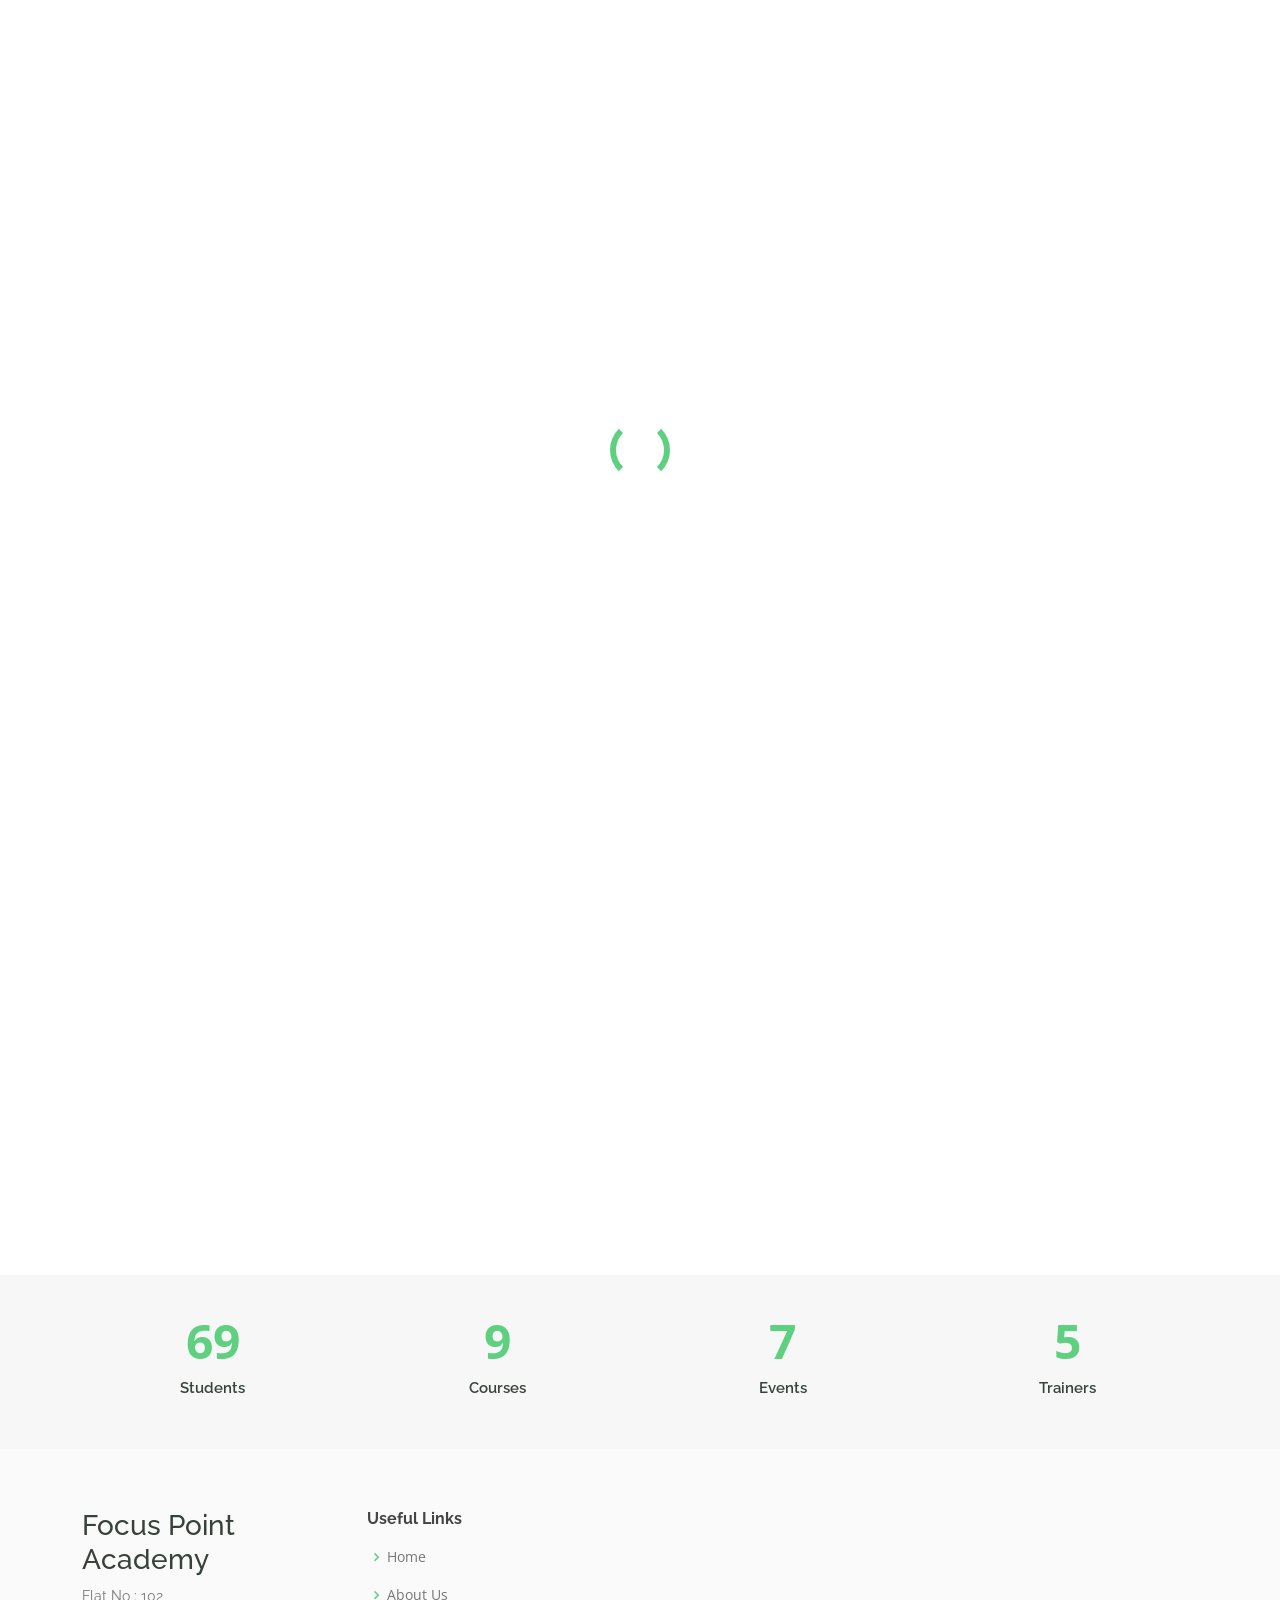
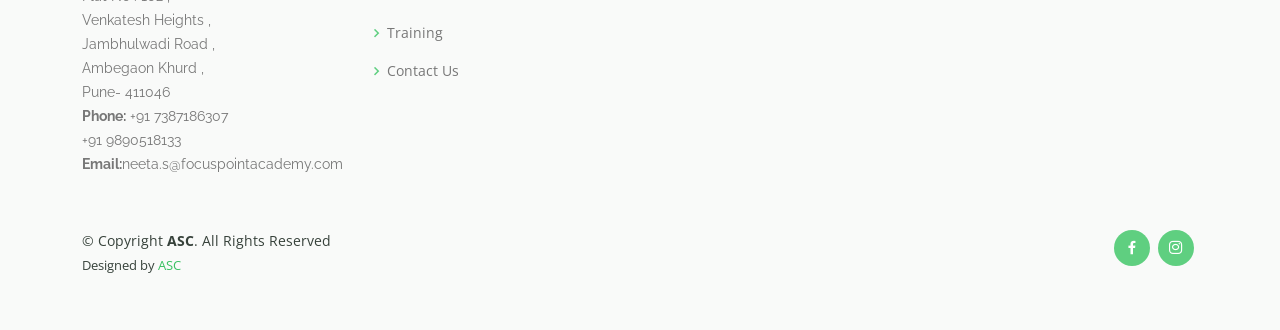
==== about.html @ a0c34108 "Initial commit - Focus Point Academy website" ====
<!DOCTYPE html>
<html lang="en">

<head>
  <meta charset="utf-8">
  <meta content="width=device-width, initial-scale=1.0" name="viewport">

  <title>Focus Point Academy</title>
  <meta content="" name="description">
  <meta content="" name="keywords">

  <!-- Favicons -->
  <link href="assets/img/favicon.png" rel="icon">
  <link href="assets/img/apple-touch-icon.png" rel="apple-touch-icon">

  <!-- Google Fonts -->
  <link href="https://fonts.googleapis.com/css?family=Open+Sans:300,300i,400,400i,600,600i,700,700i|Raleway:300,300i,400,400i,500,500i,600,600i,700,700i|Poppins:300,300i,400,400i,500,500i,600,600i,700,700i" rel="stylesheet">

  <!-- Vendor CSS Files -->
  <link href="assets/vendor/animate.css/animate.min.css" rel="stylesheet">
  <link href="assets/vendor/aos/aos.css" rel="stylesheet">
  <link href="assets/vendor/bootstrap/css/bootstrap.min.css" rel="stylesheet">
  <link href="assets/vendor/bootstrap-icons/bootstrap-icons.css" rel="stylesheet">
  <link href="assets/vendor/boxicons/css/boxicons.min.css" rel="stylesheet">
  <link href="assets/vendor/remixicon/remixicon.css" rel="stylesheet">
  <link href="assets/vendor/swiper/swiper-bundle.min.css" rel="stylesheet">

  <!-- Template Main CSS File -->
  <link href="assets/css/style.css" rel="stylesheet">

  
</head>

<body>

  <!-- ======= Header ======= -->
 <header id="header" class="fixed-top">
    <div class="container d-flex align-items-center">
         <a href="index.html" class="logo me-auto"><img src="assets/img/favicon.png" alt="" class="img-fluid"></a>

      <h1 class="logo me-auto"><a href="index.html">Focus Point Academy</a></h1>

      <nav id="navbar" class="navbar order-last order-lg-0">
        <ul>
          <li><a  href="index.html">Home</a></li>
          <li><a class="active" href="about.html">About</a></li>
          <li class="dropdown"><a  href="courses.html"><span>Teacher Training Program</span> <i class="bi bi-chevron-down"></i></a>
            <ul>
              <li><a href="courses.html">Teacher Training Diploma Program</a></li>
              <li class="dropdown"><a href="certificates.html"><span>Accreditation</span> <i class="bi bi-chevron-right"></i></a>
                <ul>
                  <li><a href="certificates.html">Accreditation</a></li>    
                  <li><a href="http://www.imtti.org/pdfs/Program_Brochure.pdf" target="_blank">Brochure Download</a></li>
                  
                  </ul>
              </li>
              </ul>
          </li>
          <li><a href="gallery.html">Gallery</a></li>
          <li><a href="tour.html">Virtual Tour</a></li>
          <li><a href="contact.html">Contact</a></li>
        </ul>
        <i class="bi bi-list mobile-nav-toggle"></i>
      </nav>
        <!-- .navbar -->

    <!--  <a href="courses.html" class="get-started-btn">Talk Now</a>-->

    </div>
  </header><!-- End Header -->

  <main id="main">
    <!-- ======= Breadcrumbs ======= -->
    <div class="breadcrumbs" data-aos="fade-in">
      <div class="container">
        <h2>About Us</h2>
        <p>Focus Point Academy was founded in 2015 by Mrs. Neeta Srivastava,  a highly skilled and professional Montessori trained teacher <br>having passion to educate children imbibing social sense and culture.  </p>
      </div>
    </div><!-- End Breadcrumbs -->

    <!-- ======= About Section ======= -->
    <section id="about" class="about">
      <div class="container" data-aos="fade-up">

        <div class="row">
          <div class="col-lg-6 order-1 order-lg-2" data-aos="fade-left" data-aos-delay="100">
            <img src="assets/img/about.jpg" class="img-fluid" alt="">
          </div>
          <div class="col-lg-6 pt-4 pt-lg-0 order-2 order-lg-1 content">
            <h3>Focus Point Academy.</h3>
            <p class="fst-italic">
              Focus Point Academy was founded in 2015 by Mrs. Neeta Srivastava,  a highly skilled and professional Montessori trained teacher having passion to educate children imbibing social sense and culture. </p>

 <p>Neeta has proven herself and handled many play schools as Center Head before establishing her own Coaching Institute in Pune, a well known education hub.<p></p>

<p>Focus Point Academy provides English Medium Coaching classes upto 10th Stantard and Internationally certifeid Diploma in Teacher Training ( Montessori and Early Childhood Education and care )<br>

Focus Point Academy is one of the prominent authorised study centre in Pune by International Montessori Teacher Training Institute ( IMTTI )</p>


In span of 6 years, students have passed their academics with flying colors scoring excellent marks.<br>

We conduct all festival celebration and parties for its students across the year keeping a balance between studies and fun for its students.

Focus PointAcadey believes in carving a path for students towards success.<br><br>Salient Features :<br>
<ul>


              <li>  <i class="bi bi-check-circle"></i> Audio - Visual teaching methodology with modern technologies.</li>
              <i class="bi bi-check-circle"></i> Professional environment for students.</li>
               <li><i class="bi bi-check-circle"></i> One to One interaction with students.</li>
                 <li><i class="bi bi-check-circle"></i> Special emphasis on social , general etiquettes and soft skills for students
.</li>
         
              <li><i class="bi bi-check-circle"></i> Spacious and airy classrooms.</li>
              <li><i class="bi bi-check-circle"></i> Wifi enabled.</li>
              <li><i class="bi bi-check-circle"></i> Soothing lake view.</li>
              
                  <li><i class="bi bi-check-circle"></i>Attached private washroom.</li>
              <li><i class="bi bi-check-circle"></i> RO drinking water </li> </ul>
            <p>
              
            </p>
                     </div>
        </div>

      </div>
    </section><!-- End About Section -->

    <!-- ======= Counts Section ======= -->
    <section id="counts" class="counts section-bg">
      <div class="container">

        <div class="row counters">

          <div class="col-lg-3 col-6 text-center">
            <span data-purecounter-start="0" data-purecounter-end="150" data-purecounter-duration="1" class="purecounter"></span>
            <p>Students</p>
          </div>

          <div class="col-lg-3 col-6 text-center">
            <span data-purecounter-start="0" data-purecounter-end="20" data-purecounter-duration="1" class="purecounter"></span>
            <p>Courses</p>
          </div>

          <div class="col-lg-3 col-6 text-center">
            <span data-purecounter-start="0" data-purecounter-end="15" data-purecounter-duration="1" class="purecounter"></span>
            <p>Events</p>
          </div>

          <div class="col-lg-3 col-6 text-center">
            <span data-purecounter-start="0" data-purecounter-end="10" data-purecounter-duration="1" class="purecounter"></span>
            <p>Trainers</p>
          </div>

        </div>

      </div>
    </section><!-- End Counts Section 

    
  </main><!-- End #main -->

  <!-- ======= Footer ======= -->
  <footer id="footer">

    <div class="footer-top">
      <div class="container">
        <div class="row">

          <div class="col-lg-3 col-md-6 footer-contact">
            <h3>Focus Point Academy</h3>
            <p>
              

Flat No : 102 , <br>Venkatesh Heights ,<br> Jambhulwadi Road ,<br> Ambegaon Khurd ,<br> Pune- 411046
 <br>
             
              <strong>Phone:</strong> +91 7387186307<br>+91 9890518133 
              <strong>Email:</strong>neeta.s@focuspointacademy.com<br>
            </p>
          </div>

          <div class="col-lg-2 col-md-6 footer-links">
            <h4>Useful Links</h4>
            <ul>
              <li><i class="bx bx-chevron-right"></i> <a href="index.html">Home</a></li>
              <li><i class="bx bx-chevron-right"></i> <a href="about.html">About Us</a></li>
              <li><i class="bx bx-chevron-right"></i> <a href="courses.html">Training</a></li>
              <li><i class="bx bx-chevron-right"></i> <a href="contact.html">Contact Us</a></li>
            </ul>
          </div>

         <!-- <div class="col-lg-3 col-md-6 footer-links">
            <h4>Our Services</h4>
            <ul>
              <li><i class="bx bx-chevron-right"></i> <a href="#">Web Design</a></li>
              <li><i class="bx bx-chevron-right"></i> <a href="#">Web Development</a></li>
              <li><i class="bx bx-chevron-right"></i> <a href="#">Product Management</a></li>
              <li><i class="bx bx-chevron-right"></i> <a href="#">Marketing</a></li>
              <li><i class="bx bx-chevron-right"></i> <a href="#">Graphic Design</a></li>
            </ul>
          </div>

          <div class="col-lg-4 col-md-6 footer-newsletter">
            <h4>Join Our Newsletter</h4>
            <p>Tamen quem nulla quae legam multos aute sint culpa legam noster magna</p>
            <form action="" method="post">
              <input type="email" name="email"><input type="submit" value="Subscribe">
            </form>
          </div>

        </div>
      </div>
    </div>-->

    <div class="container d-md-flex py-4">

      <div class="me-md-auto text-center text-md-start">
        <div class="copyright">
          &copy; Copyright <strong><span>ASC</span></strong>. All Rights Reserved
        </div>
        <div class="credits">
         
          Designed by <a href="https://asccomputers.online/">ASC</a>
        </div>
      </div>
      <div class="social-links text-center text-md-right pt-3 pt-md-0">
        <a href="https://instagram.com/focuspointacademy_official?utm_medium=copy_link" class="facebook" target="_blank"><i class="bx bxl-facebook"></i></a>
        <a href="https://instagram.com/focuspointacademy_official?utm_medium=copy_link" class="instagram" target="_blank"><i class="bx bxl-instagram"></i></a>
         </div>
    </div>
  </footer><!-- End Footer -->

  <div id="preloader"></div>
  <a href="#" class="back-to-top d-flex align-items-center justify-content-center"><i class="bi bi-arrow-up-short"></i></a>

  <!-- Vendor JS Files -->
  <script src="assets/vendor/purecounter/purecounter.js"></script>
  <script src="assets/vendor/aos/aos.js"></script>
  <script src="assets/vendor/bootstrap/js/bootstrap.bundle.min.js"></script>
  <script src="assets/vendor/swiper/swiper-bundle.min.js"></script>
  <script src="assets/vendor/php-email-form/validate.js"></script>

  <!-- Template Main JS File -->
  <script src="assets/js/main.js"></script>

</body>

</html>
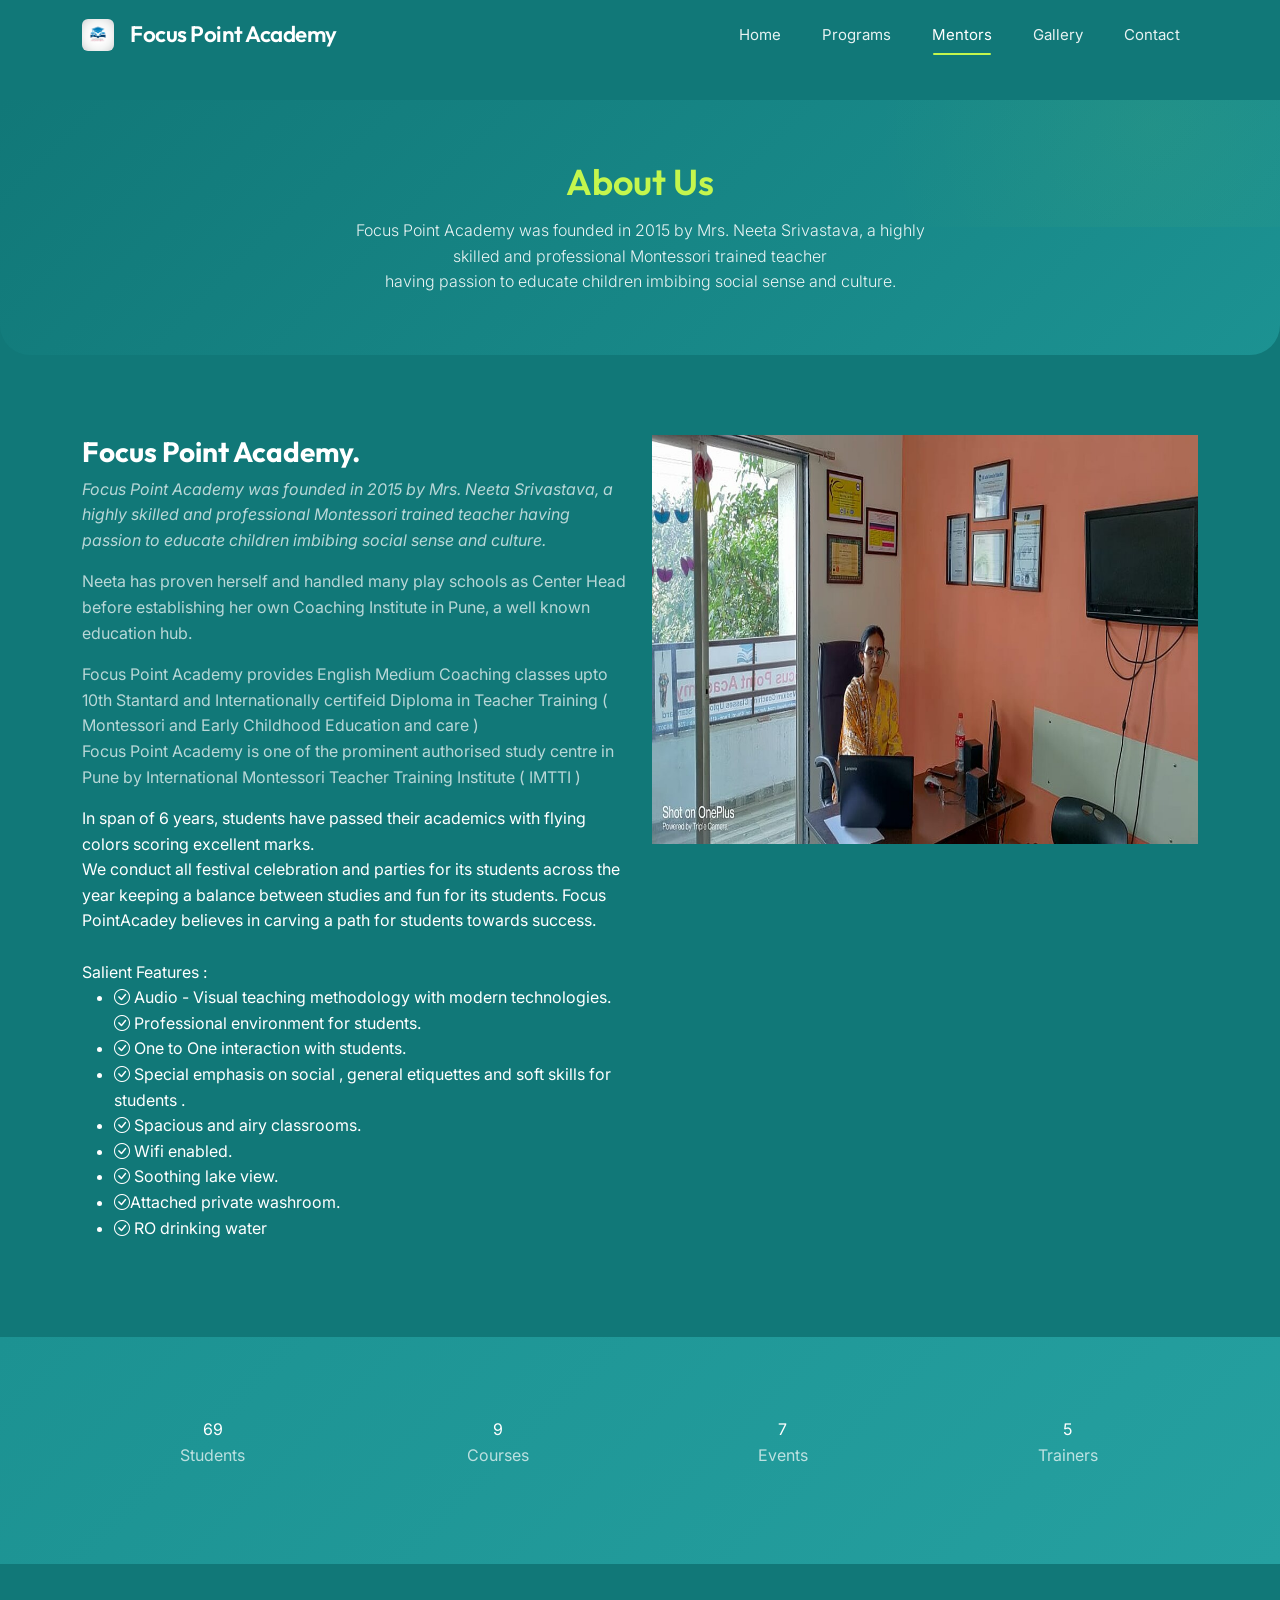
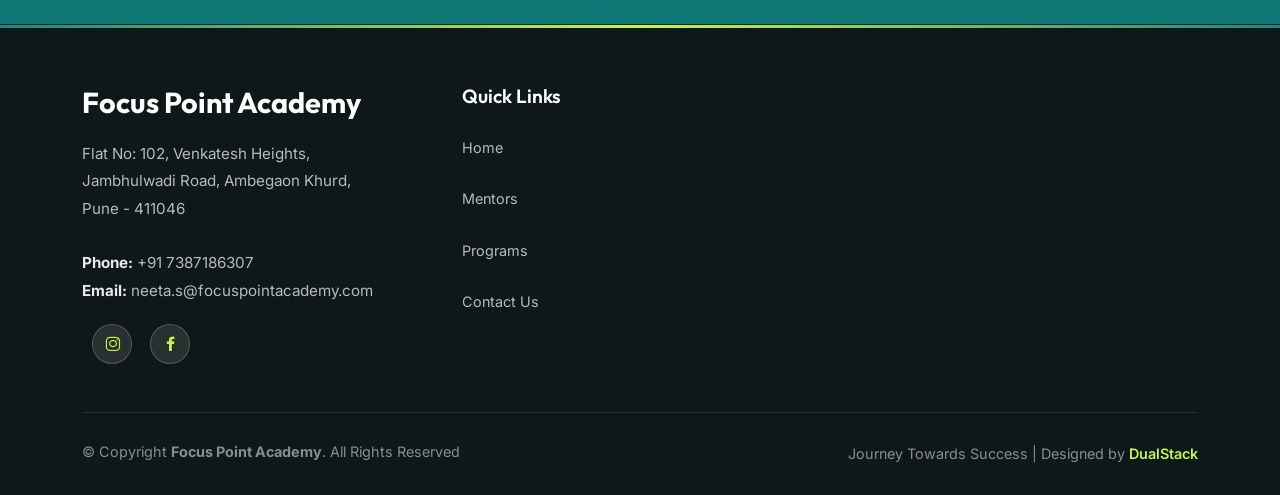
==== commit 6fbd3ddb: "Deploy redesigned Focus Point Academy" ====
--- a/about.html
+++ b/about.html
@@ -33,38 +33,25 @@
 
 <body>
 
-  <!-- ======= Header ======= -->
- <header id="header" class="fixed-top">
-    <div class="container d-flex align-items-center">
-         <a href="index.html" class="logo me-auto"><img src="assets/img/favicon.png" alt="" class="img-fluid"></a>
-
-      <h1 class="logo me-auto"><a href="index.html">Focus Point Academy</a></h1>
-
-      <nav id="navbar" class="navbar order-last order-lg-0">
+      <!-- ======= Header ======= -->
+  <header id="header" class="fixed-top">
+    <div class="container d-flex align-items-center justify-content-between">
+      <div class="d-flex align-items-center">
+        <!-- Kept the original icon, but applying simple text logo -->
+        <a href="index.html" class="logo me-2 d-flex align-items-center"><img src="assets/img/favicon.png" alt="Focus Point Academy" class="img-fluid" style="border-radius:6px;width:32px;height:32px;display:block;"></a>
+        <h1 class="logo me-auto m-0 d-flex align-items-center"><a href="index.html" style="color:#fff !important; font-family:'Outfit',sans-serif;font-weight:600;font-size:1.4rem;letter-spacing:-0.5px;line-height:1;margin-bottom:2px;">Focus Point Academy</a></h1>
+      </div>
+
+      <nav id="navbar" class="navbar">
         <ul>
-          <li><a  href="index.html">Home</a></li>
-          <li><a class="active" href="about.html">About</a></li>
-          <li class="dropdown"><a  href="courses.html"><span>Teacher Training Program</span> <i class="bi bi-chevron-down"></i></a>
-            <ul>
-              <li><a href="courses.html">Teacher Training Diploma Program</a></li>
-              <li class="dropdown"><a href="certificates.html"><span>Accreditation</span> <i class="bi bi-chevron-right"></i></a>
-                <ul>
-                  <li><a href="certificates.html">Accreditation</a></li>    
-                  <li><a href="http://www.imtti.org/pdfs/Program_Brochure.pdf" target="_blank">Brochure Download</a></li>
-                  
-                  </ul>
-              </li>
-              </ul>
-          </li>
+          <li><a href="index.html">Home</a></li>
+          <li><a href="courses.html">Programs</a></li>
+          <li><a class="active" href="about.html" style="position:relative;">Mentors<span style="position:absolute;bottom:0;left:20%;width:60%;height:2px;background:var(--lime);border-radius:2px;"></span></a></li>
           <li><a href="gallery.html">Gallery</a></li>
-          <li><a href="tour.html">Virtual Tour</a></li>
           <li><a href="contact.html">Contact</a></li>
         </ul>
         <i class="bi bi-list mobile-nav-toggle"></i>
       </nav>
-        <!-- .navbar -->
-
-    <!--  <a href="courses.html" class="get-started-btn">Talk Now</a>-->
 
     </div>
   </header><!-- End Header -->
@@ -161,74 +148,44 @@
     
   </main><!-- End #main -->
 
-  <!-- ======= Footer ======= -->
-  <footer id="footer">
-
-    <div class="footer-top">
-      <div class="container">
-        <div class="row">
-
-          <div class="col-lg-3 col-md-6 footer-contact">
-            <h3>Focus Point Academy</h3>
-            <p>
-              
-
-Flat No : 102 , <br>Venkatesh Heights ,<br> Jambhulwadi Road ,<br> Ambegaon Khurd ,<br> Pune- 411046
- <br>
-             
-              <strong>Phone:</strong> +91 7387186307<br>+91 9890518133 
-              <strong>Email:</strong>neeta.s@focuspointacademy.com<br>
-            </p>
-          </div>
-
-          <div class="col-lg-2 col-md-6 footer-links">
-            <h4>Useful Links</h4>
-            <ul>
-              <li><i class="bx bx-chevron-right"></i> <a href="index.html">Home</a></li>
-              <li><i class="bx bx-chevron-right"></i> <a href="about.html">About Us</a></li>
-              <li><i class="bx bx-chevron-right"></i> <a href="courses.html">Training</a></li>
-              <li><i class="bx bx-chevron-right"></i> <a href="contact.html">Contact Us</a></li>
-            </ul>
-          </div>
-
-         <!-- <div class="col-lg-3 col-md-6 footer-links">
-            <h4>Our Services</h4>
-            <ul>
-              <li><i class="bx bx-chevron-right"></i> <a href="#">Web Design</a></li>
-              <li><i class="bx bx-chevron-right"></i> <a href="#">Web Development</a></li>
-              <li><i class="bx bx-chevron-right"></i> <a href="#">Product Management</a></li>
-              <li><i class="bx bx-chevron-right"></i> <a href="#">Marketing</a></li>
-              <li><i class="bx bx-chevron-right"></i> <a href="#">Graphic Design</a></li>
-            </ul>
-          </div>
-
-          <div class="col-lg-4 col-md-6 footer-newsletter">
-            <h4>Join Our Newsletter</h4>
-            <p>Tamen quem nulla quae legam multos aute sint culpa legam noster magna</p>
-            <form action="" method="post">
-              <input type="email" name="email"><input type="submit" value="Subscribe">
-            </form>
-          </div>
-
-        </div>
-      </div>
-    </div>-->
-
-    <div class="container d-md-flex py-4">
-
-      <div class="me-md-auto text-center text-md-start">
-        <div class="copyright">
-          &copy; Copyright <strong><span>ASC</span></strong>. All Rights Reserved
-        </div>
-        <div class="credits">
-         
-          Designed by <a href="https://asccomputers.online/">ASC</a>
-        </div>
-      </div>
-      <div class="social-links text-center text-md-right pt-3 pt-md-0">
-        <a href="https://instagram.com/focuspointacademy_official?utm_medium=copy_link" class="facebook" target="_blank"><i class="bx bxl-facebook"></i></a>
-        <a href="https://instagram.com/focuspointacademy_official?utm_medium=copy_link" class="instagram" target="_blank"><i class="bx bxl-instagram"></i></a>
-         </div>
+      <!-- ======= Footer ======= -->
+  <footer id="footer" style="background:#0f1818; padding:60px 0 30px 0; color:var(--white-70); border-top:1px solid rgba(255,255,255,0.05); margin-top:60px;">
+    <div class="container">
+      <div class="row gy-4">
+        <div class="col-lg-4 col-md-6 footer-contact">
+          <h3 style="color:#fff; font-family:'Outfit', sans-serif; font-size:1.8rem; font-weight:700; margin-bottom:20px;">Focus Point Academy</h3>
+          <p style="font-size:0.95rem; line-height:1.8; margin-bottom:20px; color:var(--white-70);">
+            Flat No: 102, Venkatesh Heights,<br>
+            Jambhulwadi Road, Ambegaon Khurd,<br>
+            Pune - 411046<br><br>
+            <strong>Phone:</strong> +91 7387186307 <br>
+            <strong>Email:</strong> neeta.s@focuspointacademy.com<br>
+          </p>
+          <div class="social-links d-flex gap-2">
+            <a href="https://www.instagram.com/focuspointacademy_official/" class="instagram" target="_blank" style="width:40px; height:40px; border-radius:50%; background:var(--white-10); display:flex; align-items:center; justify-content:center; color:var(--lime); transition:all 0.3s;"><i class="bx bxl-instagram" style="font-size:1.2rem;"></i></a>
+            <a href="https://www.facebook.com/profile.php?id=100063905861281" class="facebook" target="_blank" style="width:40px; height:40px; border-radius:50%; background:var(--white-10); display:flex; align-items:center; justify-content:center; color:var(--lime); transition:all 0.3s;"><i class="bx bxl-facebook" style="font-size:1.2rem;"></i></a>
+          </div>
+        </div>
+
+        <div class="col-lg-2 col-md-6 footer-links">
+          <h4 style="color:#fff; font-family:'Outfit', sans-serif; font-size:1.2rem; font-weight:600; margin-bottom:20px;">Quick Links</h4>
+          <ul style="list-style:none; padding:0; margin:0;">
+            <li style="margin-bottom:12px;"><a href="index.html" style="color:var(--white-70); text-decoration:none; transition:0.3s;">Home</a></li>
+            <li style="margin-bottom:12px;"><a href="about.html" style="color:var(--white-70); text-decoration:none; transition:0.3s;">Mentors</a></li>
+            <li style="margin-bottom:12px;"><a href="courses.html" style="color:var(--white-70); text-decoration:none; transition:0.3s;">Programs</a></li>
+            <li style="margin-bottom:12px;"><a href="contact.html" style="color:var(--white-70); text-decoration:none; transition:0.3s;">Contact Us</a></li>
+          </ul>
+        </div>
+      </div>
+      
+      <div class="mt-5 pt-4 d-flex justify-content-between align-items-center flex-wrap" style="border-top:1px solid rgba(255,255,255,0.1);">
+        <div class="copyright" style="font-size:0.9rem;">
+          &copy; Copyright <strong><span>Focus Point Academy</span></strong>. All Rights Reserved
+        </div>
+        <div class="credits" style="font-size:0.9rem;">
+          Journey Towards Success | Designed by <a href="#" style="color:var(--lime); font-weight:600; text-decoration:none;">DualStack</a>
+        </div>
+      </div>
     </div>
   </footer><!-- End Footer -->
 
--- a/assets/css/style.css
+++ b/assets/css/style.css
@@ -0,0 +1,1602 @@
+/**
+ * Focus Point Academy — Premium Redesign
+ * Design: Dark teal gradient, lime-green accents, glassmorphism
+ */
+
+/* ===== Google Fonts ===== */
+@import url('https://fonts.googleapis.com/css2?family=Inter:wght@300;400;500;600;700;800;900&family=Outfit:wght@300;400;500;600;700;800&display=swap');
+
+/* ===== CSS Variables ===== */
+:root {
+  --teal-dark: #117878;
+  --teal-mid: #1c9292;
+  --teal-light: #25a0a0;
+  --teal-accent: #198787;
+  --lime: #c4f64d;
+  --lime-hover: #b4ed32;
+  --white: #ffffff;
+  --white-90: rgba(255,255,255,0.9);
+  --white-70: rgba(255,255,255,0.7);
+  --white-50: rgba(255,255,255,0.5);
+  --white-20: rgba(255,255,255,0.2);
+  --white-10: rgba(255,255,255,0.1);
+  --white-05: rgba(255,255,255,0.05);
+  --dark: #0f1818;
+  --shadow: 0 8px 32px rgba(0,0,0,0.1);
+  --shadow-lg: 0 20px 60px rgba(0,0,0,0.15);
+  --glass-bg: rgba(255,255,255,0.1);
+  --glass-border: rgba(255,255,255,0.2);
+  --radius: 20px;
+  --radius-sm: 12px;
+  --radius-lg: 30px;
+  --transition: all 0.3s cubic-bezier(0.4, 0, 0.2, 1);
+  --font-primary: 'Inter', sans-serif;
+  --font-heading: 'Outfit', sans-serif;
+}
+
+/* ===== Reset & Base ===== */
+*, *::before, *::after {
+  box-sizing: border-box;
+  margin: 0;
+  padding: 0;
+}
+
+html {
+  scroll-behavior: smooth;
+}
+
+body {
+  font-family: var(--font-primary);
+  color: var(--white);
+  background: var(--teal-dark);
+  overflow-x: hidden;
+  line-height: 1.6;
+}
+
+a {
+  color: var(--lime);
+  text-decoration: none;
+  transition: var(--transition);
+}
+
+a:hover {
+  color: var(--lime-hover);
+  text-decoration: none;
+}
+
+h1, h2, h3, h4, h5, h6 {
+  font-family: var(--font-heading);
+  font-weight: 700;
+  line-height: 1.2;
+  color: var(--white);
+}
+
+p {
+  color: var(--white-70);
+}
+
+img {
+  max-width: 100%;
+  height: auto;
+}
+
+section {
+  padding: 80px 0;
+}
+
+/* ===== Utility Classes ===== */
+.section-title {
+  text-align: center;
+  margin-bottom: 60px;
+}
+
+.section-title h2 {
+  font-size: 2.5rem;
+  font-weight: 800;
+  margin-bottom: 15px;
+  background: linear-gradient(135deg, var(--white), var(--lime));
+  -webkit-background-clip: text;
+  -webkit-text-fill-color: transparent;
+  background-clip: text;
+}
+
+.section-title p {
+  font-size: 1.1rem;
+  color: var(--white-50);
+  max-width: 600px;
+  margin: 0 auto;
+}
+
+/* ===== Glassmorphism Card ===== */
+.glass-card {
+  background: var(--glass-bg);
+  backdrop-filter: blur(20px);
+  -webkit-backdrop-filter: blur(20px);
+  border: 1px solid var(--glass-border);
+  border-radius: var(--radius);
+  padding: 30px;
+  transition: var(--transition);
+}
+
+.glass-card:hover {
+  background: rgba(255,255,255,0.12);
+  transform: translateY(-5px);
+  box-shadow: var(--shadow-lg);
+}
+
+/* ===== Back to Top ===== */
+.back-to-top {
+  position: fixed;
+  visibility: hidden;
+  opacity: 0;
+  right: 20px;
+  bottom: 20px;
+  z-index: 996;
+  background: var(--lime);
+  width: 44px;
+  height: 44px;
+  border-radius: 50%;
+  transition: var(--transition);
+  display: flex;
+  align-items: center;
+  justify-content: center;
+}
+
+.back-to-top i {
+  font-size: 24px;
+  color: var(--teal-dark);
+  line-height: 0;
+}
+
+.back-to-top:hover {
+  background: var(--lime-hover);
+  transform: translateY(-3px);
+  box-shadow: 0 4px 20px rgba(200, 245, 66, 0.4);
+}
+
+.back-to-top.active {
+  visibility: visible;
+  opacity: 1;
+}
+
+/* ===== Preloader ===== */
+#preloader {
+  position: fixed;
+  top: 0;
+  left: 0;
+  right: 0;
+  bottom: 0;
+  z-index: 9999;
+  overflow: hidden;
+  background: var(--teal-dark);
+}
+
+#preloader:before {
+  content: "";
+  position: fixed;
+  top: calc(50% - 30px);
+  left: calc(50% - 30px);
+  border: 4px solid var(--lime);
+  border-top-color: transparent;
+  border-radius: 50%;
+  width: 60px;
+  height: 60px;
+  animation: spin 0.8s linear infinite;
+}
+
+@keyframes spin {
+  to { transform: rotate(360deg); }
+}
+
+/* ===== Header / Navbar ===== */
+#header {
+  transition: var(--transition);
+  z-index: 997;
+  padding: 15px 0;
+  background: transparent;
+}
+
+#header.header-scrolled {
+  background: rgba(10, 46, 46, 0.95);
+  backdrop-filter: blur(20px);
+  -webkit-backdrop-filter: blur(20px);
+  padding: 12px 0;
+  box-shadow: 0 4px 30px rgba(0,0,0,0.2);
+}
+
+#header .logo h1 {
+  font-size: 1.5rem;
+  margin: 0;
+  font-weight: 700;
+  letter-spacing: -0.5px;
+  font-family: var(--font-heading);
+}
+
+#header .logo h1 a {
+  color: var(--white);
+}
+
+#header .logo h1 a:hover {
+  color: var(--lime);
+}
+
+#header .logo img {
+  max-height: 40px;
+  margin-right: 8px;
+}
+
+/* ===== Desktop Nav ===== */
+.navbar {
+  padding: 0;
+}
+
+.navbar ul {
+  margin: 0;
+  padding: 0;
+  display: flex;
+  list-style: none;
+  align-items: center;
+}
+
+.navbar li {
+  position: relative;
+}
+
+.navbar > ul > li {
+  margin-left: 5px;
+}
+
+.navbar a,
+.navbar a:focus {
+  display: flex;
+  align-items: center;
+  justify-content: space-between;
+  padding: 8px 18px;
+  font-family: var(--font-primary);
+  font-size: 15px;
+  font-weight: 400;
+  color: var(--white-90);
+  white-space: nowrap;
+  transition: var(--transition);
+  border-radius: 8px;
+}
+
+.navbar a i,
+.navbar a:focus i {
+  font-size: 12px;
+  line-height: 0;
+  margin-left: 5px;
+}
+
+.navbar a:hover,
+.navbar .active,
+.navbar .active:focus,
+.navbar li:hover > a {
+  color: var(--white);
+}
+
+.btn-login {
+  background: #181c18;
+  color: #fff !important;
+  font-weight: 500;
+  font-size: 15px;
+  padding: 10px 24px;
+  border-radius: 30px;
+  display: flex;
+  align-items: center;
+  gap: 8px;
+  transition: var(--transition);
+}
+
+.btn-login i {
+  color: var(--lime);
+  background: rgba(196, 246, 77, 0.1);
+  border-radius: 50%;
+  padding: 4px;
+}
+
+.btn-login:hover {
+  background: #252a25;
+  transform: translateY(-2px);
+}
+
+/* Dropdown */
+.navbar .dropdown ul {
+  display: block;
+  position: absolute;
+  left: 14px;
+  top: calc(100% + 10px);
+  margin: 0;
+  padding: 10px;
+  z-index: 99;
+  opacity: 0;
+  visibility: hidden;
+  background: rgba(10, 46, 46, 0.95);
+  backdrop-filter: blur(20px);
+  -webkit-backdrop-filter: blur(20px);
+  border: 1px solid var(--glass-border);
+  border-radius: var(--radius-sm);
+  transition: var(--transition);
+  min-width: 220px;
+  box-shadow: var(--shadow-lg);
+}
+
+.navbar .dropdown ul li {
+  min-width: 200px;
+}
+
+.navbar .dropdown ul a {
+  padding: 10px 16px;
+  font-size: 13px;
+  color: var(--white-70);
+  border-radius: 6px;
+}
+
+.navbar .dropdown ul a i {
+  font-size: 12px;
+}
+
+.navbar .dropdown ul a:hover,
+.navbar .dropdown ul .active:hover,
+.navbar .dropdown ul li:hover > a {
+  color: var(--lime);
+  background: var(--white-10);
+}
+
+.navbar .dropdown:hover > ul {
+  opacity: 1;
+  top: 100%;
+  visibility: visible;
+}
+
+.navbar .dropdown .dropdown ul {
+  top: 0;
+  left: calc(100% - 10px);
+  visibility: hidden;
+}
+
+.navbar .dropdown .dropdown:hover > ul {
+  opacity: 1;
+  top: 0;
+  left: 100%;
+  visibility: visible;
+}
+
+/* Get Started / CTA btn */
+.get-started-btn {
+  padding: 10px 28px;
+  background: var(--lime);
+  color: var(--teal-dark) !important;
+  border-radius: 50px;
+  font-weight: 600;
+  font-size: 14px;
+  font-family: var(--font-primary);
+  letter-spacing: 0.3px;
+  transition: var(--transition);
+  border: none;
+  display: inline-flex;
+  align-items: center;
+  gap: 6px;
+}
+
+.get-started-btn:hover {
+  background: var(--lime-hover);
+  transform: translateY(-2px);
+  box-shadow: 0 6px 25px rgba(200, 245, 66, 0.35);
+  color: var(--teal-dark) !important;
+}
+
+/* ===== Mobile Nav ===== */
+.mobile-nav-toggle {
+  color: var(--white);
+  font-size: 28px;
+  cursor: pointer;
+  display: none;
+  line-height: 0;
+  transition: var(--transition);
+}
+
+.mobile-nav-toggle:hover {
+  color: var(--lime);
+}
+
+@media (max-width: 991px) {
+  .mobile-nav-toggle {
+    display: block;
+  }
+
+  .navbar ul {
+    display: none;
+  }
+}
+
+.navbar-mobile {
+  position: fixed;
+  overflow: hidden;
+  top: 0;
+  right: 0;
+  left: 0;
+  bottom: 0;
+  background: rgba(10, 46, 46, 0.97);
+  transition: 0.3s;
+  z-index: 999;
+}
+
+.navbar-mobile .mobile-nav-toggle {
+  position: absolute;
+  top: 15px;
+  right: 15px;
+}
+
+.navbar-mobile ul {
+  display: block;
+  position: absolute;
+  top: 55px;
+  right: 15px;
+  bottom: 15px;
+  left: 15px;
+  padding: 10px;
+  background: rgba(255,255,255,0.05);
+  border: 1px solid var(--glass-border);
+  overflow-y: auto;
+  transition: 0.3s;
+  border-radius: var(--radius);
+}
+
+.navbar-mobile a,
+.navbar-mobile a:focus {
+  padding: 12px 20px;
+  font-size: 15px;
+  color: var(--white-70);
+  border-radius: 8px;
+}
+
+.navbar-mobile a:hover,
+.navbar-mobile .active,
+.navbar-mobile li:hover > a {
+  color: var(--lime);
+  background: var(--white-10);
+}
+
+.navbar-mobile .dropdown ul {
+  position: static;
+  display: none;
+  margin: 5px 15px;
+  padding: 10px;
+  z-index: 99;
+  opacity: 1;
+  visibility: visible;
+  background: rgba(255,255,255,0.03);
+  border: 1px solid var(--white-10);
+  border-radius: var(--radius-sm);
+  box-shadow: none;
+}
+
+.navbar-mobile .dropdown ul li {
+  min-width: 200px;
+}
+
+.navbar-mobile .dropdown ul a {
+  padding: 10px 20px;
+  font-size: 14px;
+}
+
+.navbar-mobile .dropdown > .dropdown-active {
+  display: block;
+}
+
+/* ===== Hero Section ===== */
+.hero {
+  width: 100%;
+  position: relative;
+  overflow: hidden;
+  display: flex;
+  align-items: center;
+  padding-top: 100px;
+  background: linear-gradient(135deg, #226466 0%, #158b8b 100%);
+}
+
+.hero-grid {
+  position: absolute;
+  top: 0;
+  left: 0;
+  width: 100%;
+  height: 100%;
+  background-image: 
+    linear-gradient(var(--white-10) 1px, transparent 1px),
+    linear-gradient(90deg, var(--white-10) 1px, transparent 1px);
+  background-size: 90px 90px;
+  z-index: 1;
+  pointer-events: none;
+}
+
+.hero .container {
+  position: relative;
+  z-index: 2;
+}
+
+.hero-content {
+  padding-right: 40px;
+}
+
+.hero-badge {
+  display: inline-flex;
+  align-items: center;
+  gap: 8px;
+  background: var(--white-10);
+  border: 1px solid var(--glass-border);
+  border-radius: 50px;
+  padding: 6px 18px;
+  font-size: 13px;
+  font-weight: 500;
+  color: var(--lime);
+  margin-bottom: 25px;
+  backdrop-filter: blur(10px);
+}
+
+.hero-badge i {
+  font-size: 16px;
+}
+
+.hero h1 {
+  font-size: 3.5rem;
+  font-weight: 800;
+  line-height: 1.1;
+  margin-bottom: 20px;
+  letter-spacing: -1px;
+}
+
+.hero h1 span {
+  color: var(--lime);
+}
+
+.hero .hero-subtitle {
+  font-size: 1.15rem;
+  color: var(--white-70);
+  margin-bottom: 35px;
+  max-width: 500px;
+  line-height: 1.7;
+}
+
+.hero-btns {
+  display: flex;
+  align-items: center;
+  gap: 20px;
+  flex-wrap: wrap;
+  margin-bottom: 40px;
+}
+
+.hero-btns .btn-primary-custom {
+  padding: 14px 36px;
+  background: var(--lime);
+  color: var(--teal-dark);
+  border: none;
+  border-radius: 50px;
+  font-weight: 700;
+  font-size: 15px;
+  font-family: var(--font-primary);
+  cursor: pointer;
+  transition: var(--transition);
+  display: inline-flex;
+  align-items: center;
+  gap: 8px;
+}
+
+.hero-btns .btn-primary-custom:hover {
+  background: var(--lime-hover);
+  transform: translateY(-3px);
+  box-shadow: 0 8px 30px rgba(200, 245, 66, 0.35);
+}
+
+.hero-btns .btn-outline-custom {
+  padding: 14px 36px;
+  background: transparent;
+  color: var(--white);
+  border: 2px solid var(--white-20);
+  border-radius: 50px;
+  font-weight: 600;
+  font-size: 15px;
+  font-family: var(--font-primary);
+  cursor: pointer;
+  transition: var(--transition);
+}
+
+.hero-btns .btn-outline-custom:hover {
+  border-color: var(--lime);
+  color: var(--lime);
+  background: var(--white-05);
+}
+
+.hero-stats {
+  display: flex;
+  gap: 30px;
+  flex-wrap: wrap;
+}
+
+.hero-stat {
+  display: flex;
+  align-items: center;
+  gap: 12px;
+}
+
+.hero-stat-icon {
+  width: 48px;
+  height: 48px;
+  border-radius: 12px;
+  background: var(--white-10);
+  border: 1px solid var(--glass-border);
+  display: flex;
+  align-items: center;
+  justify-content: center;
+  font-size: 20px;
+  color: var(--lime);
+}
+
+.hero-stat-info h4 {
+  font-size: 1.5rem;
+  font-weight: 800;
+  margin-bottom: 2px;
+}
+
+.hero-stat-info p {
+  font-size: 0.8rem;
+  color: var(--white-50);
+  margin: 0;
+}
+
+/* Hero Image Side */
+.hero-image-wrapper {
+  position: relative;
+  display: flex;
+  justify-content: center;
+  align-items: center;
+}
+
+.hero-image-wrapper img {
+  border-radius: var(--radius-lg);
+  max-width: 100%;
+  box-shadow: var(--shadow-lg);
+  border: 2px solid var(--white-10);
+}
+
+.floating-glass-card {
+  position: absolute;
+  background: rgba(255, 255, 255, 0.1);
+  backdrop-filter: blur(25px);
+  -webkit-backdrop-filter: blur(25px);
+  border: 1px solid rgba(255, 255, 255, 0.2);
+  border-radius: var(--radius);
+  padding: 16px 24px;
+  animation: float 4s ease-in-out infinite;
+  box-shadow: var(--shadow);
+  z-index: 10;
+}
+
+.floating-card:nth-child(2) {
+  top: 15%;
+  right: -20px;
+  animation-delay: 0s;
+}
+
+.floating-card:nth-child(3) {
+  bottom: 20%;
+  left: -30px;
+  animation-delay: 1.5s;
+}
+
+.floating-card:nth-child(4) {
+  bottom: 5%;
+  right: 10%;
+  animation-delay: 3s;
+}
+
+.floating-card .fc-icon {
+  width: 42px;
+  height: 42px;
+  border-radius: 10px;
+  background: var(--lime);
+  display: flex;
+  align-items: center;
+  justify-content: center;
+  font-size: 18px;
+  color: var(--teal-dark);
+  flex-shrink: 0;
+}
+
+.floating-card .fc-info h5 {
+  font-size: 1.1rem;
+  font-weight: 700;
+  margin-bottom: 2px;
+  color: var(--white);
+}
+
+.floating-card .fc-info p {
+  font-size: 0.75rem;
+  color: var(--white-50);
+  margin: 0;
+}
+
+@keyframes float {
+  0%, 100% { transform: translateY(0); }
+  50% { transform: translateY(-12px); }
+}
+
+/* ===== Feature Strip ===== */
+.feature-strip {
+  padding: 0;
+  margin-top: -60px;
+  position: relative;
+  z-index: 3;
+}
+
+.feature-strip .container {
+  display: grid;
+  grid-template-columns: repeat(4, 1fr);
+  gap: 20px;
+}
+
+.feature-box {
+  background: var(--glass-bg);
+  backdrop-filter: blur(15px);
+  -webkit-backdrop-filter: blur(15px);
+  border: 1px solid var(--glass-border);
+  border-radius: var(--radius);
+  padding: 30px 25px;
+  text-align: center;
+  transition: var(--transition);
+}
+
+.feature-box:hover {
+  transform: translateY(-5px);
+  background: rgba(255,255,255,0.12);
+  box-shadow: var(--shadow);
+}
+
+.feature-box.highlighted {
+  background: var(--lime);
+  border-color: var(--lime);
+}
+
+.feature-box.highlighted * {
+  color: var(--teal-dark) !important;
+}
+
+.feature-box .fb-icon {
+  width: 56px;
+  height: 56px;
+  border-radius: 14px;
+  background: var(--white-10);
+  display: flex;
+  align-items: center;
+  justify-content: center;
+  font-size: 24px;
+  color: var(--lime);
+  margin: 0 auto 18px;
+}
+
+.feature-box.highlighted .fb-icon {
+  background: rgba(10, 46, 46, 0.2);
+  color: var(--teal-dark);
+}
+
+.feature-box h4 {
+  font-size: 1rem;
+  font-weight: 700;
+  margin-bottom: 8px;
+}
+
+.feature-box p {
+  font-size: 0.85rem;
+  margin: 0;
+}
+
+/* ===== About Section ===== */
+.about-section {
+  background: linear-gradient(180deg, var(--teal-dark), var(--teal-mid));
+}
+
+.about-section .about-img {
+  border-radius: var(--radius-lg);
+  overflow: hidden;
+  box-shadow: var(--shadow-lg);
+  border: 2px solid var(--white-10);
+}
+
+.about-section .about-img img {
+  width: 100%;
+  height: 100%;
+  object-fit: cover;
+  transition: var(--transition);
+}
+
+.about-section .about-img:hover img {
+  transform: scale(1.05);
+}
+
+.about-section .about-content h3 {
+  font-size: 2rem;
+  font-weight: 800;
+  margin-bottom: 20px;
+}
+
+.about-section .about-content h3 span {
+  color: var(--lime);
+}
+
+.about-section .about-content p {
+  margin-bottom: 15px;
+  line-height: 1.8;
+}
+
+.about-section .about-features {
+  list-style: none;
+  padding: 0;
+  margin: 25px 0;
+}
+
+.about-section .about-features li {
+  display: flex;
+  align-items: center;
+  gap: 12px;
+  padding: 10px 0;
+  color: var(--white-90);
+  font-size: 0.95rem;
+}
+
+.about-section .about-features li i {
+  width: 28px;
+  height: 28px;
+  border-radius: 50%;
+  background: rgba(200, 245, 66, 0.15);
+  color: var(--lime);
+  display: flex;
+  align-items: center;
+  justify-content: center;
+  font-size: 14px;
+  flex-shrink: 0;
+}
+
+/* ===== Stats / Counts ===== */
+.counts {
+  background: linear-gradient(135deg, var(--teal-mid), var(--teal-light));
+}
+
+.counts .count-box {
+  text-align: center;
+  padding: 30px;
+  background: var(--glass-bg);
+  backdrop-filter: blur(15px);
+  border: 1px solid var(--glass-border);
+  border-radius: var(--radius);
+  transition: var(--transition);
+}
+
+.counts .count-box:hover {
+  transform: translateY(-8px);
+  box-shadow: var(--shadow-lg);
+  background: rgba(255,255,255,0.12);
+}
+
+.counts .count-box span {
+  font-size: 2.8rem;
+  font-weight: 800;
+  display: block;
+  color: var(--lime);
+  font-family: var(--font-heading);
+}
+
+.counts .count-box p {
+  font-size: 0.95rem;
+  margin-top: 8px;
+  color: var(--white-70);
+}
+
+/* ===== Course Cards ===== */
+.courses {
+  background: var(--teal-dark);
+}
+
+.course-item {
+  background: var(--glass-bg);
+  backdrop-filter: blur(15px);
+  border: 1px solid var(--glass-border);
+  border-radius: var(--radius);
+  overflow: hidden;
+  transition: var(--transition);
+  height: 100%;
+}
+
+.course-item:hover {
+  transform: translateY(-8px);
+  box-shadow: var(--shadow-lg);
+  border-color: var(--lime);
+}
+
+.course-item img {
+  width: 100%;
+  height: 220px;
+  object-fit: cover;
+  transition: var(--transition);
+}
+
+.course-item:hover img {
+  transform: scale(1.05);
+}
+
+.course-item .course-content {
+  padding: 25px;
+}
+
+.course-item .course-content h3 {
+  font-size: 1.15rem;
+  font-weight: 700;
+  margin-bottom: 10px;
+}
+
+.course-item .course-content h3 a {
+  color: var(--white);
+  transition: var(--transition);
+}
+
+.course-item .course-content h3 a:hover {
+  color: var(--lime);
+}
+
+.course-item .course-content p {
+  font-size: 0.9rem;
+  line-height: 1.7;
+}
+
+.course-item .course-content .course-meta {
+  display: flex;
+  justify-content: space-between;
+  align-items: center;
+  margin-top: 18px;
+  padding-top: 15px;
+  border-top: 1px solid var(--white-10);
+}
+
+.course-item .course-content .course-meta span {
+  font-size: 0.8rem;
+  color: var(--white-50);
+  display: flex;
+  align-items: center;
+  gap: 6px;
+}
+
+.course-item .course-content .course-meta span i {
+  color: var(--lime);
+  font-size: 14px;
+}
+
+/* ===== Breadcrumbs (Inner Pages) ===== */
+.breadcrumbs {
+  padding: 140px 0 60px;
+  background: linear-gradient(135deg, var(--teal-dark) 0%, var(--teal-mid) 50%, var(--teal-light) 100%);
+  position: relative;
+  overflow: hidden;
+  text-align: center;
+}
+
+.breadcrumbs::before {
+  content: '';
+  position: absolute;
+  top: -30%;
+  right: -20%;
+  width: 60%;
+  height: 80%;
+  background: radial-gradient(circle, rgba(200,245,66,0.05) 0%, transparent 70%);
+  pointer-events: none;
+}
+
+.breadcrumbs h2 {
+  font-size: 2.8rem;
+  font-weight: 800;
+  margin-bottom: 10px;
+  position: relative;
+  z-index: 1;
+}
+
+.breadcrumbs p {
+  font-size: 1.1rem;
+  color: var(--white-50);
+  position: relative;
+  z-index: 1;
+}
+
+/* ===== Gallery Section ===== */
+.gallery-section {
+  background: linear-gradient(180deg, var(--teal-dark), var(--teal-mid));
+  padding: 80px 0 100px;
+}
+
+.gallery-grid {
+  display: grid;
+  grid-template-columns: repeat(auto-fill, minmax(280px, 1fr));
+  gap: 20px;
+}
+
+.gallery-item {
+  position: relative;
+  border-radius: var(--radius);
+  overflow: hidden;
+  aspect-ratio: 1;
+  cursor: pointer;
+  border: 1px solid var(--glass-border);
+}
+
+.gallery-item img {
+  width: 100%;
+  height: 100%;
+  object-fit: cover;
+  transition: transform 0.5s ease, filter 0.3s ease;
+}
+
+.gallery-item::after {
+  content: '';
+  position: absolute;
+  inset: 0;
+  background: linear-gradient(180deg, transparent 40%, rgba(10, 46, 46, 0.85) 100%);
+  opacity: 0;
+  transition: opacity 0.3s ease;
+}
+
+.gallery-item:hover::after {
+  opacity: 1;
+}
+
+.gallery-item:hover img {
+  transform: scale(1.1);
+}
+
+.gallery-item .gallery-caption {
+  position: absolute;
+  bottom: 0;
+  left: 0;
+  right: 0;
+  padding: 20px;
+  z-index: 2;
+  transform: translateY(20px);
+  opacity: 0;
+  transition: var(--transition);
+}
+
+.gallery-item:hover .gallery-caption {
+  transform: translateY(0);
+  opacity: 1;
+}
+
+.gallery-caption h4 {
+  font-size: 1rem;
+  font-weight: 600;
+  margin-bottom: 4px;
+}
+
+.gallery-caption p {
+  font-size: 0.8rem;
+  color: var(--white-50);
+  margin: 0;
+}
+
+/* Gallery Filter Tabs */
+.gallery-filters {
+  display: flex;
+  justify-content: center;
+  gap: 10px;
+  flex-wrap: wrap;
+  margin-bottom: 40px;
+}
+
+.gallery-filters button {
+  padding: 8px 24px;
+  border: 1px solid var(--glass-border);
+  border-radius: 50px;
+  background: var(--glass-bg);
+  color: var(--white-70);
+  font-family: var(--font-primary);
+  font-size: 14px;
+  font-weight: 500;
+  cursor: pointer;
+  transition: var(--transition);
+  backdrop-filter: blur(10px);
+}
+
+.gallery-filters button:hover,
+.gallery-filters button.active {
+  background: var(--lime);
+  color: var(--teal-dark);
+  border-color: var(--lime);
+}
+
+/* ===== Trainers / Team Section ===== */
+.trainers .member {
+  background: var(--glass-bg);
+  backdrop-filter: blur(15px);
+  border: 1px solid var(--glass-border);
+  border-radius: var(--radius);
+  overflow: hidden;
+  transition: var(--transition);
+  height: 100%;
+}
+
+.trainers .member:hover {
+  transform: translateY(-8px);
+  box-shadow: var(--shadow-lg);
+  border-color: var(--lime);
+}
+
+.trainers .member img {
+  width: 100%;
+  height: 280px;
+  object-fit: cover;
+  transition: var(--transition);
+}
+
+.trainers .member:hover img {
+  transform: scale(1.05);
+}
+
+.trainers .member .member-content {
+  padding: 25px;
+}
+
+.trainers .member .member-content h4 {
+  font-size: 1.1rem;
+  font-weight: 700;
+  margin-bottom: 5px;
+}
+
+.trainers .member .member-content span {
+  display: block;
+  font-size: 0.85rem;
+  font-weight: 500;
+  color: var(--lime);
+  margin-bottom: 12px;
+}
+
+.trainers .member .member-content p {
+  font-size: 0.9rem;
+  line-height: 1.6;
+}
+
+/* ===== Contact / Events Section ===== */
+.contact-section {
+  background: var(--teal-dark);
+}
+
+.contact-section .info-box {
+  background: var(--glass-bg);
+  backdrop-filter: blur(15px);
+  border: 1px solid var(--glass-border);
+  border-radius: var(--radius);
+  padding: 30px;
+  display: flex;
+  align-items: flex-start;
+  gap: 18px;
+  transition: var(--transition);
+  margin-bottom: 20px;
+}
+
+.contact-section .info-box:hover {
+  transform: translateY(-3px);
+  background: rgba(255,255,255,0.1);
+}
+
+.contact-section .info-box .info-icon {
+  width: 48px;
+  height: 48px;
+  border-radius: 12px;
+  background: var(--lime);
+  display: flex;
+  align-items: center;
+  justify-content: center;
+  font-size: 20px;
+  color: var(--teal-dark);
+  flex-shrink: 0;
+}
+
+.contact-section .info-box h4 {
+  font-size: 1rem;
+  font-weight: 600;
+  margin-bottom: 5px;
+}
+
+.contact-section .info-box p {
+  font-size: 0.9rem;
+  margin: 0;
+}
+
+.contact-section .map-container {
+  border-radius: var(--radius);
+  overflow: hidden;
+  border: 2px solid var(--glass-border);
+  height: 100%;
+  min-height: 350px;
+}
+
+.contact-section .map-container iframe {
+  width: 100%;
+  height: 100%;
+  border: none;
+}
+
+/* ===== Certificates Page ===== */
+.certificates-section {
+  background: linear-gradient(180deg, var(--teal-dark), var(--teal-mid));
+}
+
+.cert-card {
+  background: var(--glass-bg);
+  backdrop-filter: blur(15px);
+  border: 1px solid var(--glass-border);
+  border-radius: var(--radius);
+  overflow: hidden;
+  transition: var(--transition);
+}
+
+.cert-card:hover {
+  transform: translateY(-5px);
+  box-shadow: var(--shadow-lg);
+  border-color: var(--lime);
+}
+
+.cert-card img {
+  width: 100%;
+  height: 220px;
+  object-fit: cover;
+}
+
+.cert-card .cert-info {
+  padding: 20px;
+  text-align: center;
+}
+
+.cert-card .cert-info h4 {
+  font-size: 1rem;
+  font-weight: 600;
+}
+
+/* ===== Tour Page ===== */
+.tour-section {
+  background: linear-gradient(180deg, var(--teal-dark), var(--teal-mid));
+}
+
+.tour-card {
+  background: var(--glass-bg);
+  backdrop-filter: blur(15px);
+  border: 1px solid var(--glass-border);
+  border-radius: var(--radius);
+  overflow: hidden;
+  transition: var(--transition);
+  height: 100%;
+}
+
+.tour-card:hover {
+  transform: translateY(-5px);
+  box-shadow: var(--shadow-lg);
+  border-color: var(--lime);
+}
+
+.tour-card img {
+  width: 100%;
+  height: 250px;
+  object-fit: cover;
+  transition: var(--transition);
+}
+
+.tour-card:hover img {
+  transform: scale(1.05);
+}
+
+.tour-card .tour-info {
+  padding: 20px;
+}
+
+.tour-card .tour-info h4 {
+  font-size: 1.05rem;
+  font-weight: 600;
+  margin-bottom: 6px;
+}
+
+.tour-card .tour-info p {
+  font-size: 0.85rem;
+}
+
+/* ===== Footer ===== */
+#footer {
+  background: var(--dark);
+  position: relative;
+  overflow: hidden;
+}
+
+#footer::before {
+  content: '';
+  position: absolute;
+  top: 0;
+  left: 0;
+  right: 0;
+  height: 3px;
+  background: linear-gradient(90deg, var(--teal-accent), var(--lime), var(--teal-accent));
+}
+
+.footer-top {
+  padding: 60px 0 40px;
+}
+
+.footer-top h3 {
+  font-size: 1.3rem;
+  font-weight: 700;
+  margin-bottom: 20px;
+  color: var(--white);
+}
+
+.footer-top h4 {
+  font-size: 1rem;
+  font-weight: 600;
+  margin-bottom: 20px;
+  color: var(--white);
+}
+
+.footer-contact p {
+  font-size: 0.9rem;
+  line-height: 1.8;
+  color: var(--white-70);
+}
+
+.footer-contact p strong {
+  color: var(--white-90);
+}
+
+.footer-links ul {
+  list-style: none;
+  padding: 0;
+}
+
+.footer-links ul li {
+  padding: 8px 0;
+}
+
+.footer-links ul li a {
+  color: var(--white-50);
+  font-size: 0.9rem;
+  display: flex;
+  align-items: center;
+  gap: 8px;
+  transition: var(--transition);
+}
+
+.footer-links ul li a:hover {
+  color: var(--lime);
+  padding-left: 5px;
+}
+
+.footer-links ul li a i {
+  font-size: 14px;
+  color: var(--lime);
+}
+
+/* Footer bottom */
+.footer-bottom {
+  padding: 20px 0;
+  border-top: 1px solid var(--white-10);
+}
+
+.copyright {
+  font-size: 0.85rem;
+  color: var(--white-50);
+}
+
+.credits {
+  font-size: 0.8rem;
+  color: var(--white-50);
+  margin-top: 5px;
+}
+
+.credits a {
+  color: var(--lime);
+}
+
+.social-links a {
+  display: inline-flex;
+  align-items: center;
+  justify-content: center;
+  width: 40px;
+  height: 40px;
+  border-radius: 50%;
+  background: var(--white-10);
+  border: 1px solid var(--glass-border);
+  color: var(--white-70);
+  font-size: 18px;
+  margin-left: 10px;
+  transition: var(--transition);
+}
+
+.social-links a:hover {
+  background: var(--lime);
+  color: var(--teal-dark);
+  border-color: var(--lime);
+  transform: translateY(-3px);
+}
+
+/* ===== WhatsApp Float ===== */
+.whatsapp-float {
+  position: fixed;
+  bottom: 70px;
+  right: 20px;
+  z-index: 998;
+  width: 56px;
+  height: 56px;
+  border-radius: 50%;
+  background: #25d366;
+  display: flex;
+  align-items: center;
+  justify-content: center;
+  box-shadow: 0 4px 20px rgba(37, 211, 102, 0.4);
+  transition: var(--transition);
+}
+
+.whatsapp-float:hover {
+  transform: scale(1.1) translateY(-3px);
+  box-shadow: 0 8px 30px rgba(37, 211, 102, 0.5);
+}
+
+.whatsapp-float i {
+  font-size: 28px;
+  color: var(--white);
+}
+
+/* ===== Responsive ===== */
+@media (max-width: 1199px) {
+  .hero h1 {
+    font-size: 2.8rem;
+  }
+  
+  .feature-strip .container {
+    grid-template-columns: repeat(2, 1fr);
+  }
+}
+
+@media (max-width: 991px) {
+  .hero {
+    padding-top: 100px;
+    min-height: auto;
+  }
+
+  .hero h1 {
+    font-size: 2.2rem;
+  }
+
+  .hero-content {
+    padding-right: 0;
+    text-align: center;
+    margin-bottom: 40px;
+  }
+
+  .hero-subtitle {
+    margin-left: auto;
+    margin-right: auto;
+  }
+
+  .hero-btns {
+    justify-content: center;
+  }
+
+  .hero-stats {
+    justify-content: center;
+  }
+
+  .hero-image-wrapper {
+    margin-top: 30px;
+  }
+
+  .floating-card {
+    display: none;
+  }
+
+  .section-title h2 {
+    font-size: 2rem;
+  }
+
+  .breadcrumbs {
+    padding: 120px 0 50px;
+  }
+
+  .breadcrumbs h2 {
+    font-size: 2.2rem;
+  }
+
+  section {
+    padding: 60px 0;
+  }
+}
+
+@media (max-width: 767px) {
+  .hero h1 {
+    font-size: 1.8rem;
+  }
+
+  .hero-stats {
+    gap: 15px;
+  }
+
+  .hero-stat-info h4 {
+    font-size: 1.2rem;
+  }
+
+  .feature-strip .container {
+    grid-template-columns: 1fr;
+    gap: 12px;
+  }
+
+  .feature-strip {
+    margin-top: -30px;
+  }
+
+  .gallery-grid {
+    grid-template-columns: repeat(auto-fill, minmax(200px, 1fr));
+    gap: 12px;
+  }
+
+  .section-title h2 {
+    font-size: 1.6rem;
+  }
+
+  .breadcrumbs h2 {
+    font-size: 1.8rem;
+  }
+
+  .breadcrumbs {
+    padding: 100px 0 40px;
+  }
+
+  section {
+    padding: 50px 0;
+  }
+}
+
+@media (max-width: 480px) {
+  .hero h1 {
+    font-size: 1.5rem;
+  }
+
+  .hero-btns .btn-primary-custom,
+  .hero-btns .btn-outline-custom {
+    padding: 12px 24px;
+    font-size: 14px;
+  }
+
+  .gallery-grid {
+    grid-template-columns: 1fr 1fr;
+    gap: 8px;
+  }
+
+  .gallery-item {
+    aspect-ratio: 1;
+  }
+}
+/* ===== Breadcrumbs for Inner Pages ===== */
+.breadcrumbs {
+  margin-top: 100px;
+  text-align: center;
+  background: linear-gradient(135deg, var(--teal-dark) 0%, var(--teal-mid) 100%);
+  padding: 60px 0;
+  color: #fff;
+  border-radius: 0 0 30px 30px;
+}
+
+.breadcrumbs h2 {
+  font-size: 36px;
+  font-weight: 600;
+  font-family: var(--font-heading);
+  color: var(--lime);
+  margin-bottom: 15px;
+}
+
+.breadcrumbs p {
+  font-size: 16px;
+  margin-bottom: 0;
+  color: var(--white-90);
+  font-weight: 300;
+  max-width: 600px;
+  margin: 0 auto;
+}
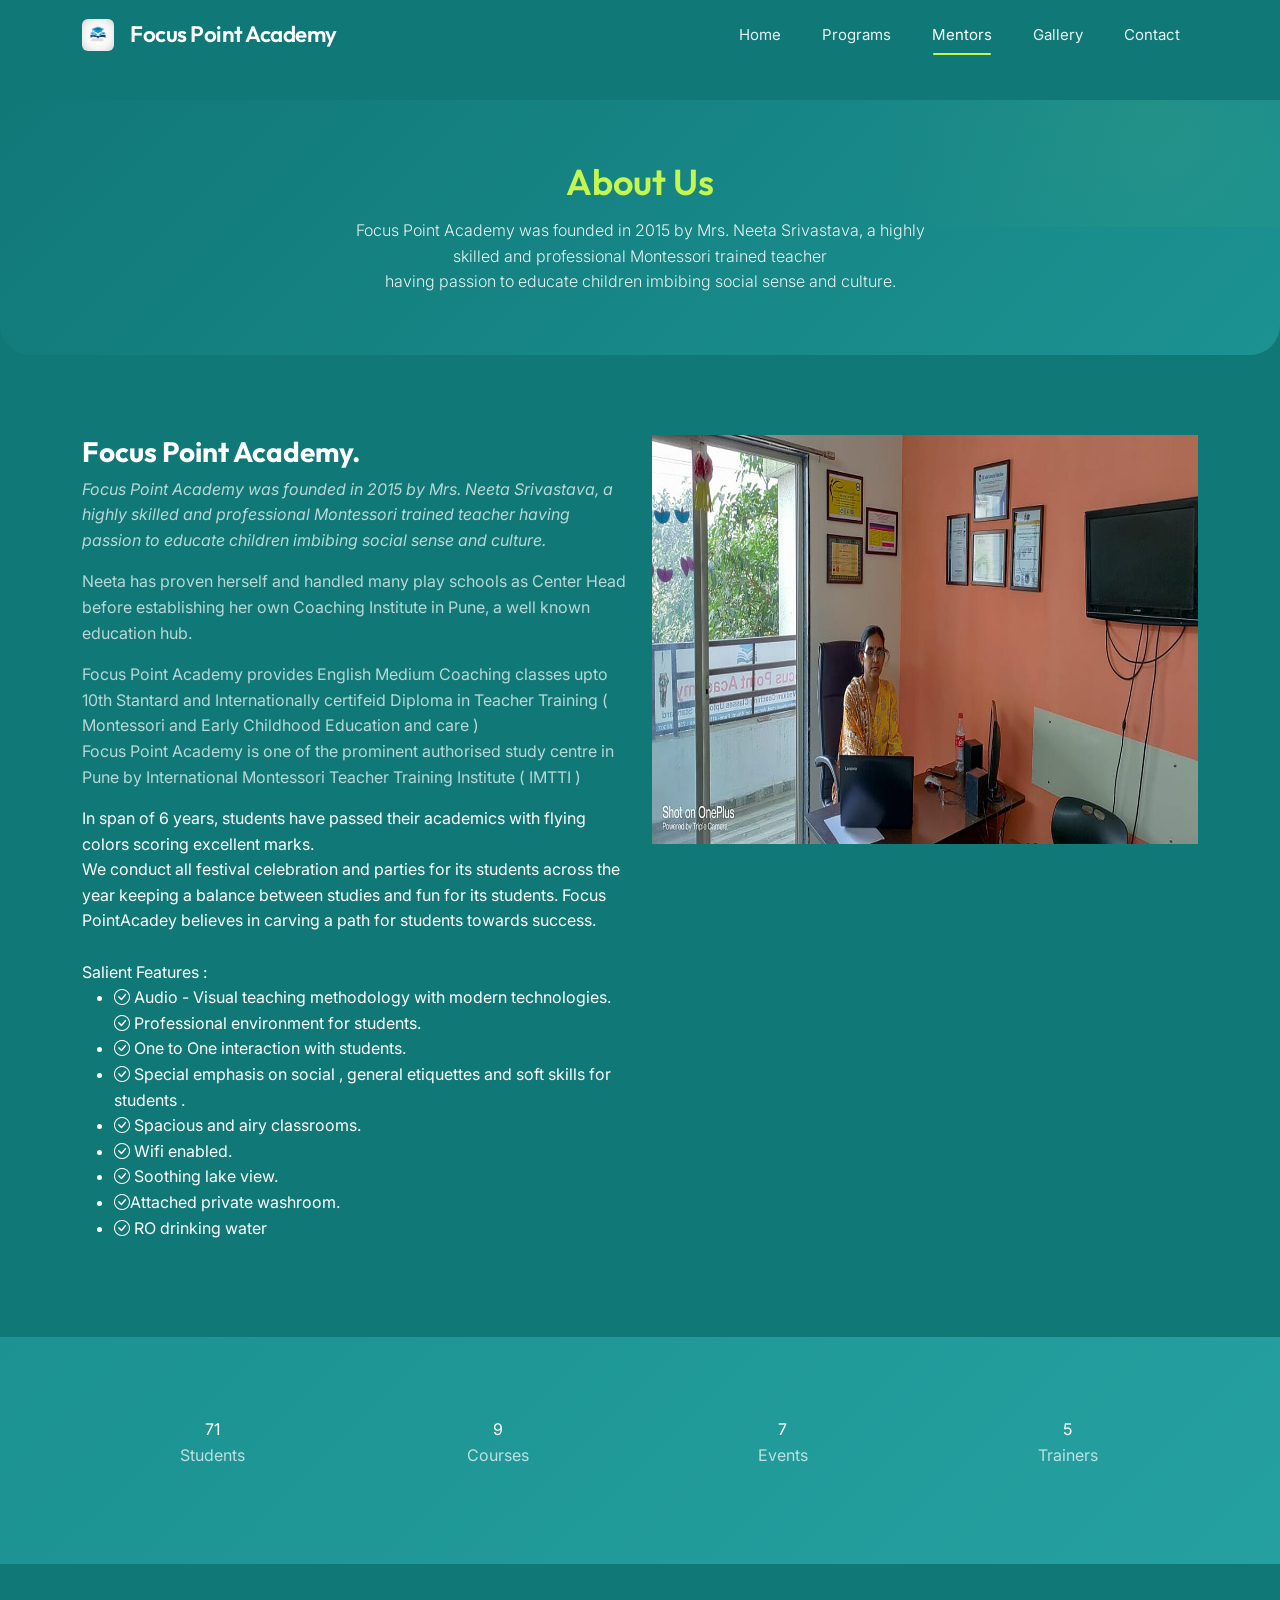
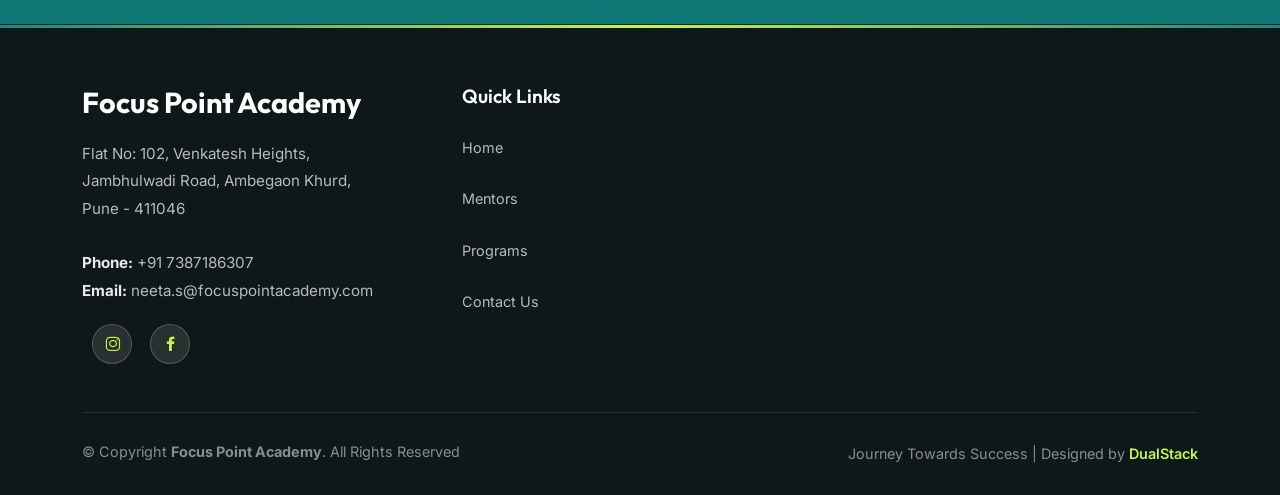
==== commit 83fdef27: "Fix CSS caching on Cloudflare by adding query parameter" ====
--- a/about.html
+++ b/about.html
@@ -26,7 +26,7 @@
   <link href="assets/vendor/swiper/swiper-bundle.min.css" rel="stylesheet">
 
   <!-- Template Main CSS File -->
-  <link href="assets/css/style.css" rel="stylesheet">
+  <link href="assets/css/style.css?v=2.0" rel="stylesheet">
 
   
 </head>
@@ -200,7 +200,7 @@
   <script src="assets/vendor/php-email-form/validate.js"></script>
 
   <!-- Template Main JS File -->
-  <script src="assets/js/main.js"></script>
+  <script src="assets/js/main.js?v=2.0"></script>
 
 </body>
 
